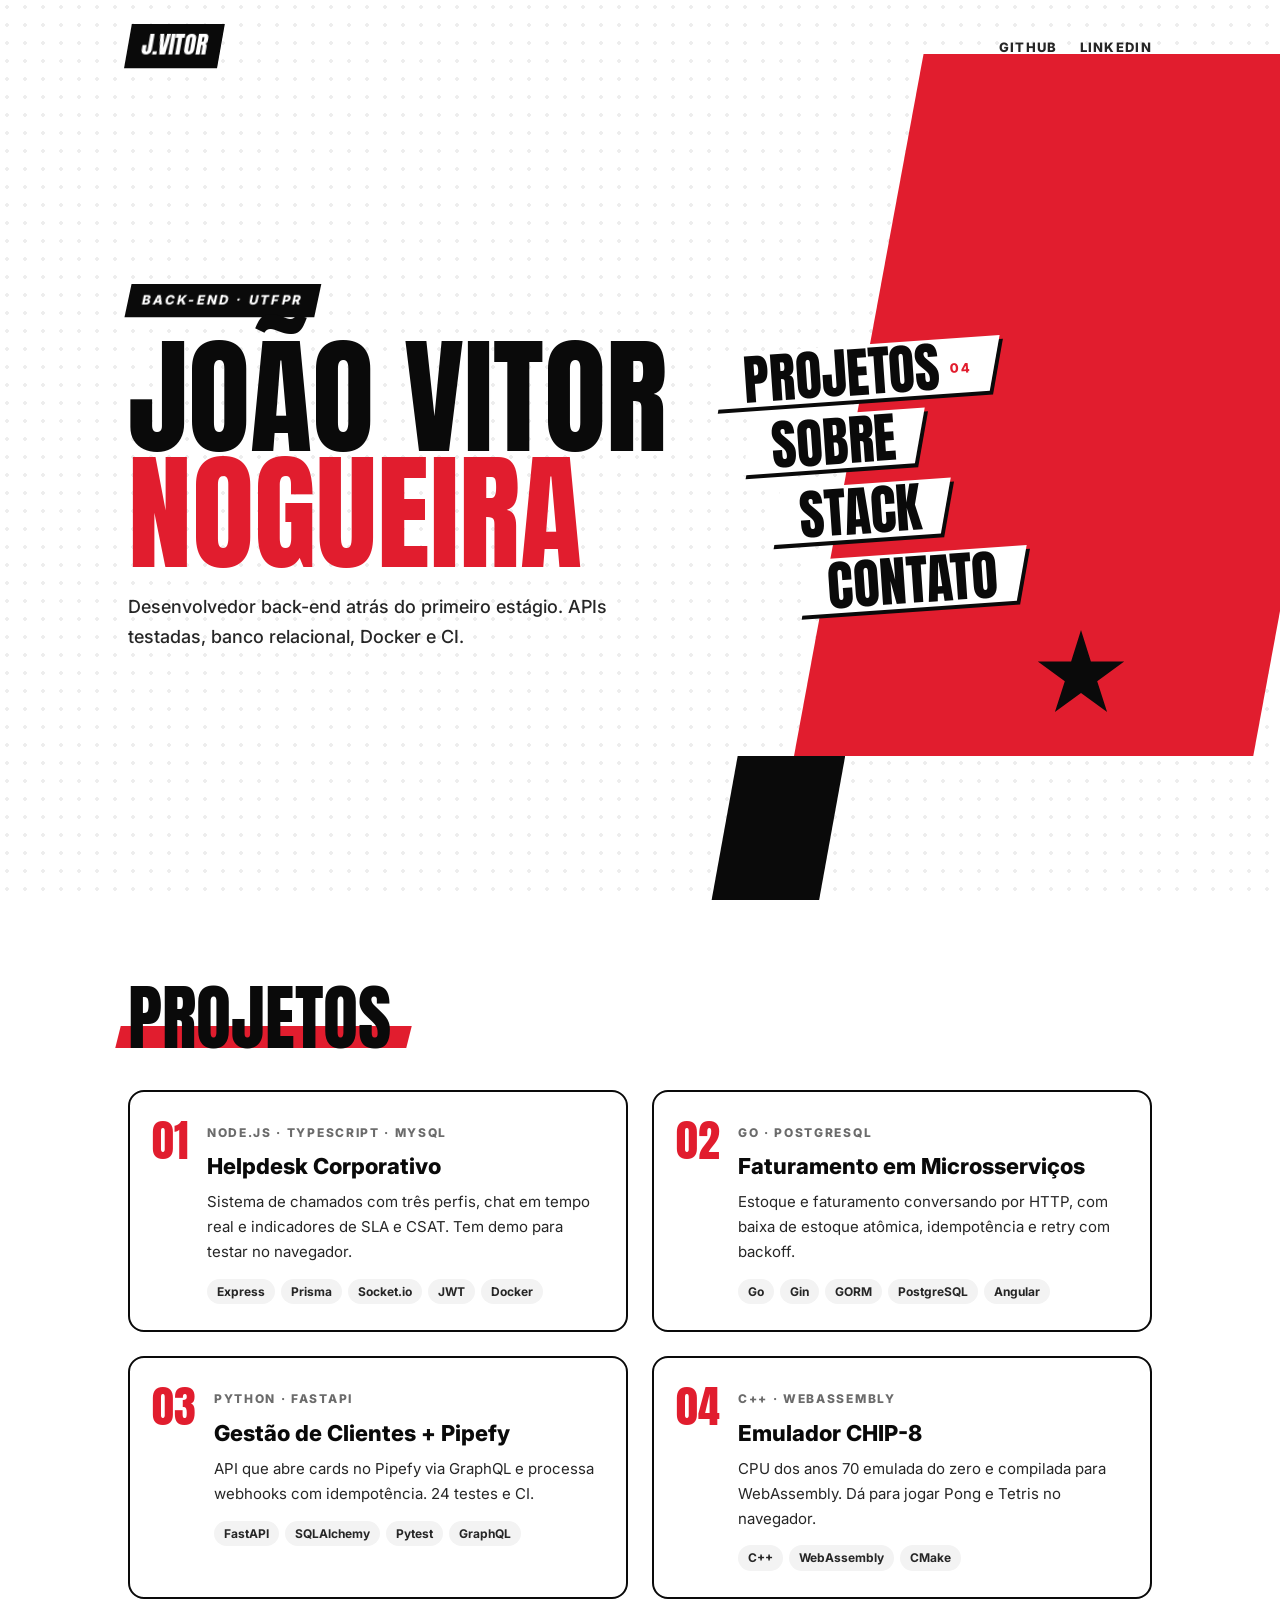
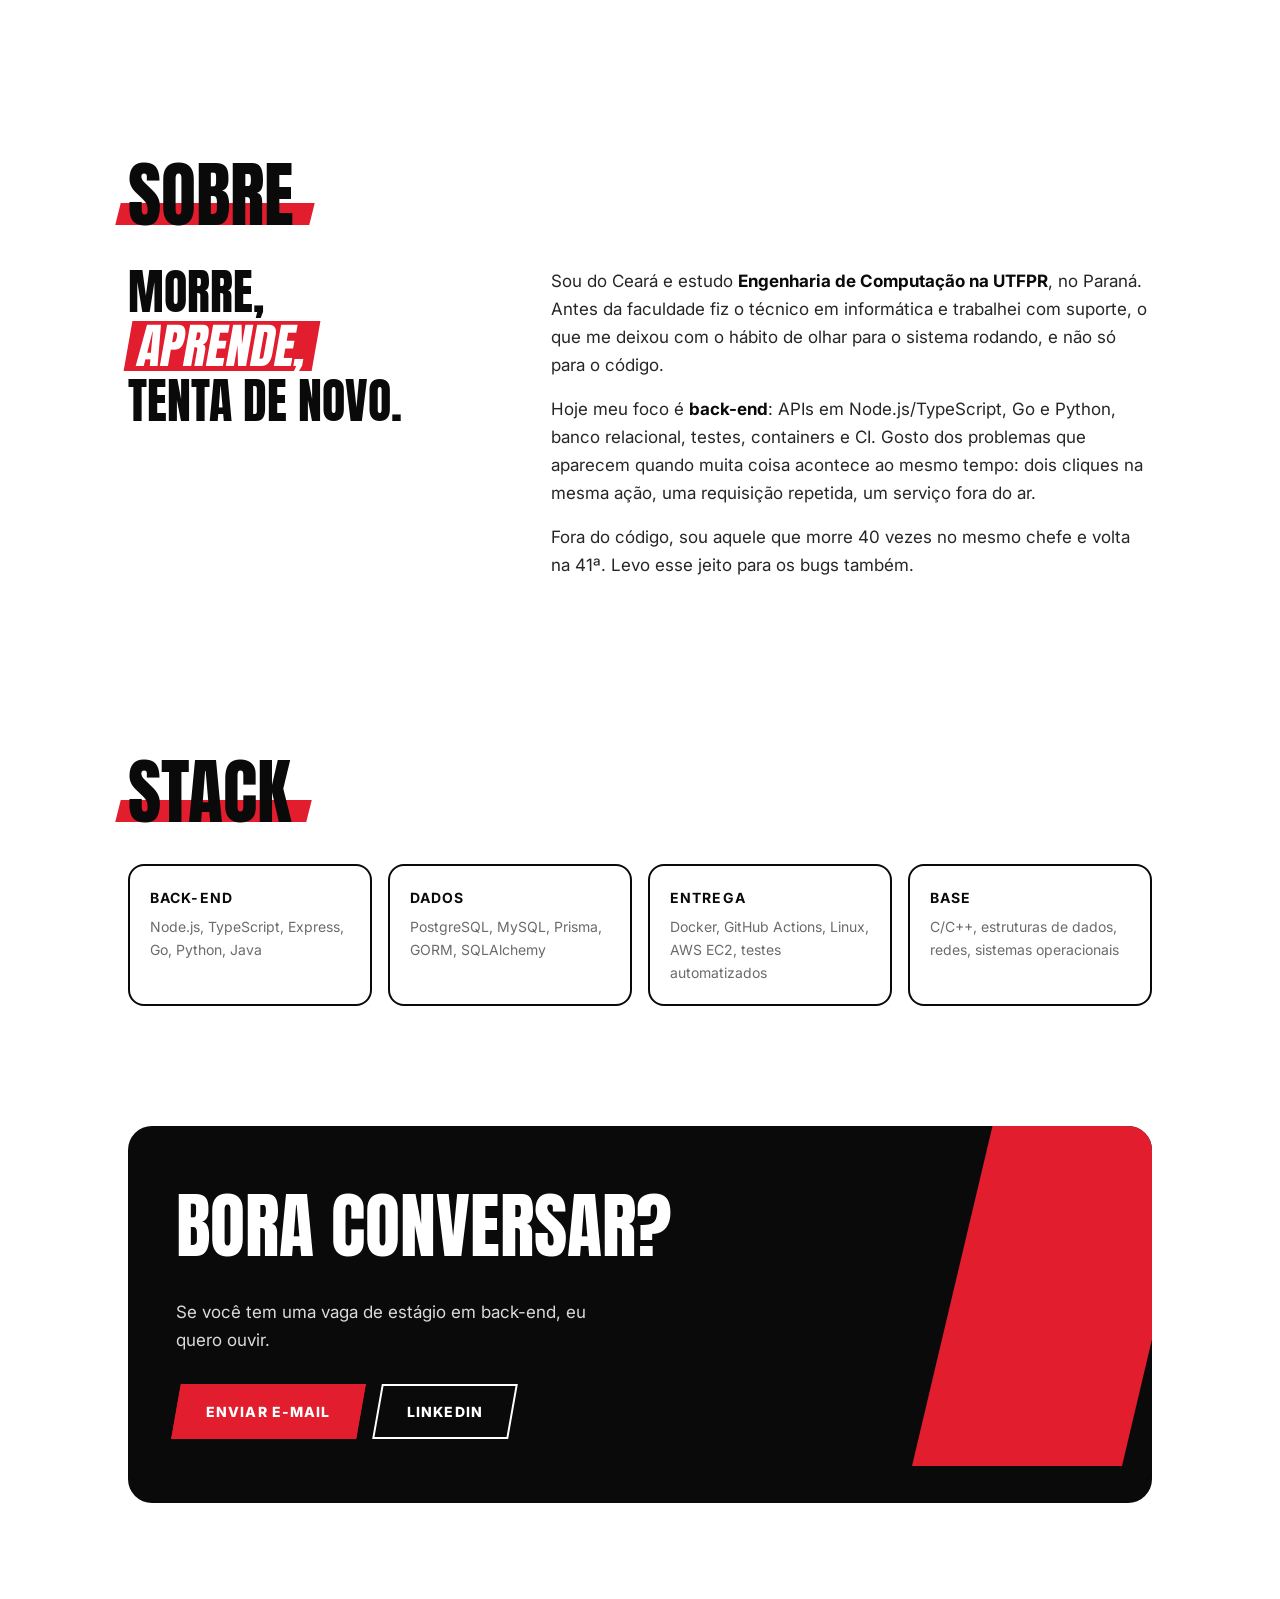
==== novo/index.html @ e8505057 "Prévia do novo visual do portfólio" ====
<!DOCTYPE html><html lang="pt-BR"><head><meta charset="utf-8"><meta name="viewport" content="width=device-width, initial-scale=1">
<title>João Vitor — Desenvolvedor Back-end</title>
<meta name="robots" content="noindex">
<meta name="description" content="Portfólio de João Vitor Angelim Nogueira, estudante de Engenharia de Computação (UTFPR) com foco em back-end.">
<link rel="preconnect" href="https://fonts.googleapis.com"><link rel="preconnect" href="https://fonts.gstatic.com" crossorigin>
<link href="https://fonts.googleapis.com/css2?family=Anton&family=Inter:wght@400;500;600;700;800&display=swap" rel="stylesheet">
<style>
:root{color-scheme:light dark;--bg:#ffffff;--ink:#0a0a0a;--txt:#262626;--muted:#6b6b6b;--red:#e11d2e;--card:#ffffff;--soft:#f3f3f3;--inv:#ffffff;--dots:rgba(10,10,10,.07)}
@media (prefers-color-scheme:dark){:root{--bg:#0b0b0c;--ink:#fafafa;--txt:#e5e5e5;--muted:#a3a3a3;--red:#ff2d40;--card:#131314;--soft:#1b1b1d;--inv:#0b0b0c;--dots:rgba(255,255,255,.06)}}
*{box-sizing:border-box} html{scroll-behavior:smooth}
body{margin:0;background:var(--bg);color:var(--txt);font:16px/1.65 Inter,system-ui,sans-serif;overflow-x:hidden}
a{color:inherit;text-decoration:none}
.wrap{max-width:1080px;margin:0 auto;padding:0 28px;position:relative}

/* ---------- fundo que acompanha a rolagem ---------- */
.fundo{position:fixed;inset:0;z-index:-1;pointer-events:none;overflow:hidden}
.pontos{position:absolute;inset:-200px;background-image:radial-gradient(var(--dots) 1.6px,transparent 1.7px);background-size:18px 18px;will-change:transform}
.caco{position:absolute;will-change:transform}
.caco.c1{right:-8vw;top:6vh;width:46vw;height:78vh;background:var(--red);clip-path:polygon(22% 0,100% 0,78% 100%,0 100%)}
.caco.c2{right:34vw;top:84vh;width:14vw;height:44vh;background:var(--ink);clip-path:polygon(40% 0,100% 0,60% 100%,0 100%)}
.caco.c3{left:-6vw;top:120vh;width:30vw;height:60vh;background:var(--red);clip-path:polygon(0 10%,100% 0,85% 100%,0 90%);opacity:.9}
.caco.c4{right:-4vw;top:190vh;width:22vw;height:70vh;background:var(--ink);clip-path:polygon(30% 0,100% 0,70% 100%,0 100%);opacity:.9}
.caco.c5{left:8vw;top:260vh;width:10vw;height:40vh;background:var(--red);clip-path:polygon(50% 0,100% 0,50% 100%,0 100%)}
.estrela{position:absolute;width:90px;height:90px;background:var(--ink);clip-path:polygon(50% 0,61% 35%,98% 35%,68% 57%,79% 91%,50% 70%,21% 91%,32% 57%,2% 35%,39% 35%);will-change:transform}
.estrela.e1{right:12vw;top:70vh} .estrela.e2{left:4vw;top:180vh;width:60px;height:60px;background:var(--red)}

/* barra de progresso */
.progresso{position:fixed;top:0;left:0;height:6px;width:100%;background:var(--red);transform-origin:left;transform:scaleX(0);z-index:50}

/* ---------- topo ---------- */
nav{display:flex;justify-content:space-between;align-items:center;padding:24px 0}
.logo{font-family:Anton,sans-serif;font-size:24px;background:var(--ink);color:var(--inv);padding:2px 14px;transform:skew(-10deg);display:inline-block}
nav .links a{margin-left:22px;font-weight:800;font-size:13px;text-transform:uppercase;letter-spacing:.1em}
nav .links a:hover{color:var(--red)}

.hero{min-height:calc(100vh - 90px);display:grid;grid-template-columns:1.15fr .85fr;align-items:center;gap:20px;padding-bottom:40px}
.kicker{display:inline-block;background:var(--ink);color:var(--inv);font-weight:800;font-size:13px;letter-spacing:.18em;text-transform:uppercase;padding:6px 14px;transform:skew(-12deg)}
h1{font-family:Anton,sans-serif;font-weight:400;font-size:clamp(60px,10vw,132px);line-height:.9;text-transform:uppercase;color:var(--ink);margin:22px 0 22px}
h1 .l{display:block;opacity:0;transform:translateX(-40px) skew(-8deg);animation:entra .7s cubic-bezier(.2,.8,.2,1) forwards}
h1 .l:nth-child(2){animation-delay:.12s;color:var(--red)}
@keyframes entra{to{opacity:1;transform:none}}
.lead{max-width:500px;font-size:18px;font-weight:500;opacity:0;animation:entra .7s .3s forwards}

/* menu estilo jogo */
.menu{list-style:none;margin:0;padding:0;display:flex;flex-direction:column;gap:6px}
.menu li{opacity:0;animation:entra .5s forwards}
.menu li:nth-child(1){animation-delay:.35s;margin-left:0} .menu li:nth-child(2){animation-delay:.45s;margin-left:28px}
.menu li:nth-child(3){animation-delay:.55s;margin-left:56px} .menu li:nth-child(4){animation-delay:.65s;margin-left:84px}
.menu a{position:relative;display:inline-block;font-family:Anton,sans-serif;font-size:clamp(34px,4.4vw,54px);line-height:1.1;text-transform:uppercase;color:var(--ink);padding:2px 18px;transform:rotate(-4deg);transition:transform .18s,color .18s;isolation:isolate}
.menu a>span.papel{position:absolute;inset:4px -6px;background:var(--bg);transform:skew(-14deg);z-index:-3;box-shadow:4px 4px 0 var(--ink)}
.menu a::before{content:"";position:absolute;inset:4px -6px;background:var(--ink);transform:skew(-14deg) scaleX(0);transform-origin:left;transition:transform .2s cubic-bezier(.2,.8,.2,1);z-index:-1}
.menu a::after{content:"";position:absolute;inset:10px -14px 0 4px;background:var(--red);transform:skew(-14deg) scaleX(0);transform-origin:left;transition:transform .2s .04s cubic-bezier(.2,.8,.2,1);z-index:-2}
.menu a:hover,.menu a:focus-visible{color:var(--inv);transform:rotate(-4deg) translateX(14px) scale(1.06);outline:none}
.menu a:hover::before,.menu a:focus-visible::before,.menu a:hover::after,.menu a:focus-visible::after{transform:skew(-14deg) scaleX(1)}
.menu small{font-family:Inter,sans-serif;font-size:13px;font-weight:800;letter-spacing:.12em;vertical-align:middle;margin-left:10px;color:var(--red)}
.menu a:hover small{color:var(--inv)}

/* ---------- seções ---------- */
section{padding:80px 0}
h2{font-family:Anton,sans-serif;font-weight:400;font-size:clamp(46px,6vw,72px);line-height:1;text-transform:uppercase;color:var(--ink);margin:0 0 36px;display:inline-block;position:relative}
h2::after{content:"";position:absolute;left:-10px;right:-18px;bottom:6px;height:22px;background:var(--red);z-index:-1;transform:skew(-14deg) scaleX(0);transform-origin:left;transition:transform .6s cubic-bezier(.2,.8,.2,1)}
h2.visivel::after{transform:skew(-14deg) scaleX(1)}

.revelar{opacity:0;transform:translateY(40px) skewY(2deg);transition:opacity .6s,transform .6s cubic-bezier(.2,.8,.2,1);transition-delay:calc(var(--i,0) * 90ms)}
.revelar.visivel{opacity:1;transform:none}

.projs{display:grid;grid-template-columns:repeat(2,1fr);gap:24px}
.proj{position:relative;display:flex;gap:18px;background:var(--card);border:2px solid var(--ink);border-radius:16px;padding:26px 26px 26px 22px;overflow:hidden}
.proj::before{content:"";position:absolute;inset:0;background:var(--ink);clip-path:polygon(0 0,0 0,0 100%,0 100%);transition:clip-path .35s cubic-bezier(.2,.8,.2,1);z-index:0}
.proj>*{position:relative;z-index:1}
.proj:hover{transform:translate(-4px,-4px);box-shadow:8px 8px 0 var(--red)}
.proj.visivel{transition:opacity .6s,transform .18s,box-shadow .18s}
.proj:hover::before{clip-path:polygon(0 0,100% 0,100% 100%,0 100%)}
.proj:hover h3,.proj:hover p{color:var(--inv)} .proj:hover .meta{color:var(--red)}
.proj:hover .tags span{background:var(--red);color:#fff}
.num{font-family:Anton,sans-serif;font-size:44px;line-height:1;color:var(--red)}
.meta{font-size:12px;font-weight:800;letter-spacing:.14em;text-transform:uppercase;color:var(--muted)}
.proj h3{margin:4px 0 6px;font-size:22px;color:var(--ink);font-weight:800;transition:color .2s}
.proj p{margin:0 0 14px;font-size:15px;transition:color .2s}
.tags{display:flex;flex-wrap:wrap;gap:6px} .tags span{font-size:12px;font-weight:700;background:var(--soft);padding:3px 10px;border-radius:999px;transition:background .2s,color .2s}
.ir{position:absolute!important;right:22px;bottom:16px;font-size:26px;font-weight:800;color:var(--red);transform:translateX(-10px);opacity:0;transition:.2s}
.proj:hover .ir{transform:none;opacity:1}

.sobre{display:grid;grid-template-columns:1fr 1.6fr;gap:48px;align-items:start}
.sobre p{margin:0 0 16px;font-size:17px} strong{color:var(--ink)}
.citacao{font-family:Anton,sans-serif;font-size:clamp(34px,4vw,48px);line-height:1.05;text-transform:uppercase;color:var(--ink);position:sticky;top:60px}
.citacao span{display:inline-block;background:var(--red);color:#fff;padding:0 10px;transform:skew(-10deg);margin:4px 0}

.stack{display:grid;grid-template-columns:repeat(4,1fr);gap:16px}
.st{background:var(--card);border:2px solid var(--ink);border-radius:16px;padding:20px}
.st h4{margin:0 0 6px;color:var(--ink);text-transform:uppercase;font-size:14px;letter-spacing:.08em} .st p{margin:0;font-size:14px;color:var(--muted)}

.contato{background:var(--ink);color:var(--inv);border-radius:24px;padding:64px 48px;margin:40px 0 96px;position:relative;overflow:hidden}
.contato h2{color:var(--inv)} .contato p{max-width:460px;opacity:.85;margin:0 0 30px;font-size:17px}
.contato::after{content:"";position:absolute;right:-60px;top:-40px;width:300px;height:380px;background:var(--red);clip-path:polygon(30% 0,100% 0,70% 100%,0 100%)}
.acoes{display:flex;gap:16px;flex-wrap:wrap;position:relative;z-index:1}
.btn{display:inline-block;padding:14px 28px;font-weight:800;text-transform:uppercase;letter-spacing:.08em;font-size:14px;transform:skew(-10deg);border:2px solid var(--inv);transition:transform .15s,box-shadow .15s}
.btn>span{display:inline-block;transform:skew(10deg)}
.btn.p{background:var(--red);border-color:var(--red);color:#fff}
.btn:hover{transform:skew(-10deg) translate(-3px,-3px);box-shadow:6px 6px 0 var(--inv)}

@media(max-width:860px){
  .hero{grid-template-columns:1fr;min-height:auto;padding:30px 0 40px}
  .menu{margin-top:20px} .projs,.sobre{grid-template-columns:1fr} .stack{grid-template-columns:1fr 1fr}
  .citacao{position:static} .caco.c1{width:70vw;right:-30vw} nav .links{display:none}
}
@media (prefers-reduced-motion:reduce){*,*::before,*::after{animation:none!important;transition:none!important} h1 .l,.lead,.menu li,.revelar{opacity:1;transform:none}}
</style></head><body>

<div class="fundo" aria-hidden="true">
  <div class="pontos" data-vel="-0.15"></div>
  <div class="caco c1" data-vel="-0.35"></div>
  <div class="caco c2" data-vel="-0.6"></div>
  <div class="caco c3" data-vel="-0.45"></div>
  <div class="caco c4" data-vel="-0.7"></div>
  <div class="caco c5" data-vel="-0.9"></div>
  <div class="estrela e1" data-vel="-0.5" data-giro="0.08"></div>
  <div class="estrela e2" data-vel="-0.8" data-giro="-0.12"></div>
</div>
<div class="progresso" id="progresso"></div>

<div class="wrap">
<nav><span class="logo">J.VITOR</span><div class="links"><a href="https://github.com/VitorAngN">GitHub</a><a href="https://www.linkedin.com/in/vitorangn/">LinkedIn</a></div></nav>

<header class="hero">
  <div>
    <span class="kicker">Back-end · UTFPR</span>
    <h1><span class="l">João Vitor</span><span class="l">Nogueira</span></h1>
    <p class="lead">Desenvolvedor back-end atrás do primeiro estágio. APIs testadas, banco relacional, Docker e CI.</p>
  </div>
  <ul class="menu">
    <li><a href="#projetos"><span class="papel"></span>Projetos<small>04</small></a></li>
    <li><a href="#sobre"><span class="papel"></span>Sobre</a></li>
    <li><a href="#stack"><span class="papel"></span>Stack</a></li>
    <li><a href="#contato"><span class="papel"></span>Contato</a></li>
  </ul>
</header>

<section id="projetos"><h2 class="titulo">Projetos</h2><div class="projs">
      <a class="proj revelar" href="https://vitorangn.github.io/helpdesk-system/" style="--i:0">
        <span class="num">01</span>
        <div class="corpo"><span class="meta">Node.js · TypeScript · MySQL</span><h3>Helpdesk Corporativo</h3><p>Sistema de chamados com três perfis, chat em tempo real e indicadores de SLA e CSAT. Tem demo para testar no navegador.</p>
        <div class="tags"><span>Express</span><span>Prisma</span><span>Socket.io</span><span>JWT</span><span>Docker</span></div></div>
        <span class="ir">→</span>
      </a>
      <a class="proj revelar" href="https://vitorangn.github.io/invoice-microservices-go/" style="--i:1">
        <span class="num">02</span>
        <div class="corpo"><span class="meta">Go · PostgreSQL</span><h3>Faturamento em Microsserviços</h3><p>Estoque e faturamento conversando por HTTP, com baixa de estoque atômica, idempotência e retry com backoff.</p>
        <div class="tags"><span>Go</span><span>Gin</span><span>GORM</span><span>PostgreSQL</span><span>Angular</span></div></div>
        <span class="ir">→</span>
      </a>
      <a class="proj revelar" href="https://vitorangn.github.io/mundo-invest-backend-pipefy/" style="--i:2">
        <span class="num">03</span>
        <div class="corpo"><span class="meta">Python · FastAPI</span><h3>Gestão de Clientes + Pipefy</h3><p>API que abre cards no Pipefy via GraphQL e processa webhooks com idempotência. 24 testes e CI.</p>
        <div class="tags"><span>FastAPI</span><span>SQLAlchemy</span><span>Pytest</span><span>GraphQL</span></div></div>
        <span class="ir">→</span>
      </a>
      <a class="proj revelar" href="https://vitorangn.github.io/oldCPUEmulator/" style="--i:3">
        <span class="num">04</span>
        <div class="corpo"><span class="meta">C++ · WebAssembly</span><h3>Emulador CHIP-8</h3><p>CPU dos anos 70 emulada do zero e compilada para WebAssembly. Dá para jogar Pong e Tetris no navegador.</p>
        <div class="tags"><span>C++</span><span>WebAssembly</span><span>CMake</span></div></div>
        <span class="ir">→</span>
      </a></div></section>
<section id="sobre"><h2 class="titulo">Sobre</h2><div class="sobre"><div class="citacao revelar">Morre,<br><span>aprende,</span><br>tenta de novo.</div><div class="revelar" style="--i:1"><p>Sou do Ceará e estudo <strong>Engenharia de Computação na UTFPR</strong>, no Paraná. Antes da faculdade fiz o técnico em informática e trabalhei com suporte, o que me deixou com o hábito de olhar para o sistema rodando, e não só para o código.</p><p>Hoje meu foco é <strong>back-end</strong>: APIs em Node.js/TypeScript, Go e Python, banco relacional, testes, containers e CI. Gosto dos problemas que aparecem quando muita coisa acontece ao mesmo tempo: dois cliques na mesma ação, uma requisição repetida, um serviço fora do ar.</p><p>Fora do código, sou aquele que morre 40 vezes no mesmo chefe e volta na 41ª. Levo esse jeito para os bugs também.</p></div></div></section>
<section id="stack"><h2 class="titulo">Stack</h2><div class="stack"><div class="st revelar" style="--i:0"><h4>Back-end</h4><p>Node.js, TypeScript, Express, Go, Python, Java</p></div><div class="st revelar" style="--i:1"><h4>Dados</h4><p>PostgreSQL, MySQL, Prisma, GORM, SQLAlchemy</p></div><div class="st revelar" style="--i:2"><h4>Entrega</h4><p>Docker, GitHub Actions, Linux, AWS EC2, testes automatizados</p></div><div class="st revelar" style="--i:3"><h4>Base</h4><p>C/C++, estruturas de dados, redes, sistemas operacionais</p></div></div></section>
<div class="contato revelar" id="contato"><h2 class="titulo visivel">Bora conversar?</h2><p>Se você tem uma vaga de estágio em back-end, eu quero ouvir.</p>
<div class="acoes"><a class="btn p" href="mailto:victornogueira1130@gmail.com"><span>Enviar e-mail</span></a><a class="btn" href="https://www.linkedin.com/in/vitorangn/"><span>LinkedIn</span></a></div></div>
</div>

<script>
  // Fundo em camadas: cada peça desce numa velocidade diferente (parallax) e a barra mostra o progresso.
  const pecas = [...document.querySelectorAll('[data-vel]')];
  const barra = document.getElementById('progresso');
  const reduzir = matchMedia('(prefers-reduced-motion: reduce)').matches;
  let pendente = false;
  function atualizar() {
    const y = scrollY;
    const max = document.documentElement.scrollHeight - innerHeight;
    barra.style.transform = `scaleX(${max > 0 ? y / max : 0})`;
    if (!reduzir) pecas.forEach((p) => {
      const giro = p.dataset.giro ? ` rotate(${y * p.dataset.giro}deg)` : '';
      p.style.transform = `translate3d(0, ${y * p.dataset.vel}px, 0)${giro}`;
    });
    pendente = false;
  }
  addEventListener('scroll', () => { if (!pendente) { pendente = true; requestAnimationFrame(atualizar); } }, { passive: true });
  atualizar();

  // Elementos entram quando aparecem na tela.
  const obs = new IntersectionObserver((itens) => itens.forEach((e) => {
    if (e.isIntersecting) { e.target.classList.add('visivel'); obs.unobserve(e.target); }
  }), { threshold: 0.15 });
  document.querySelectorAll('.revelar, .titulo').forEach((el) => obs.observe(el));
</script>
</body></html>
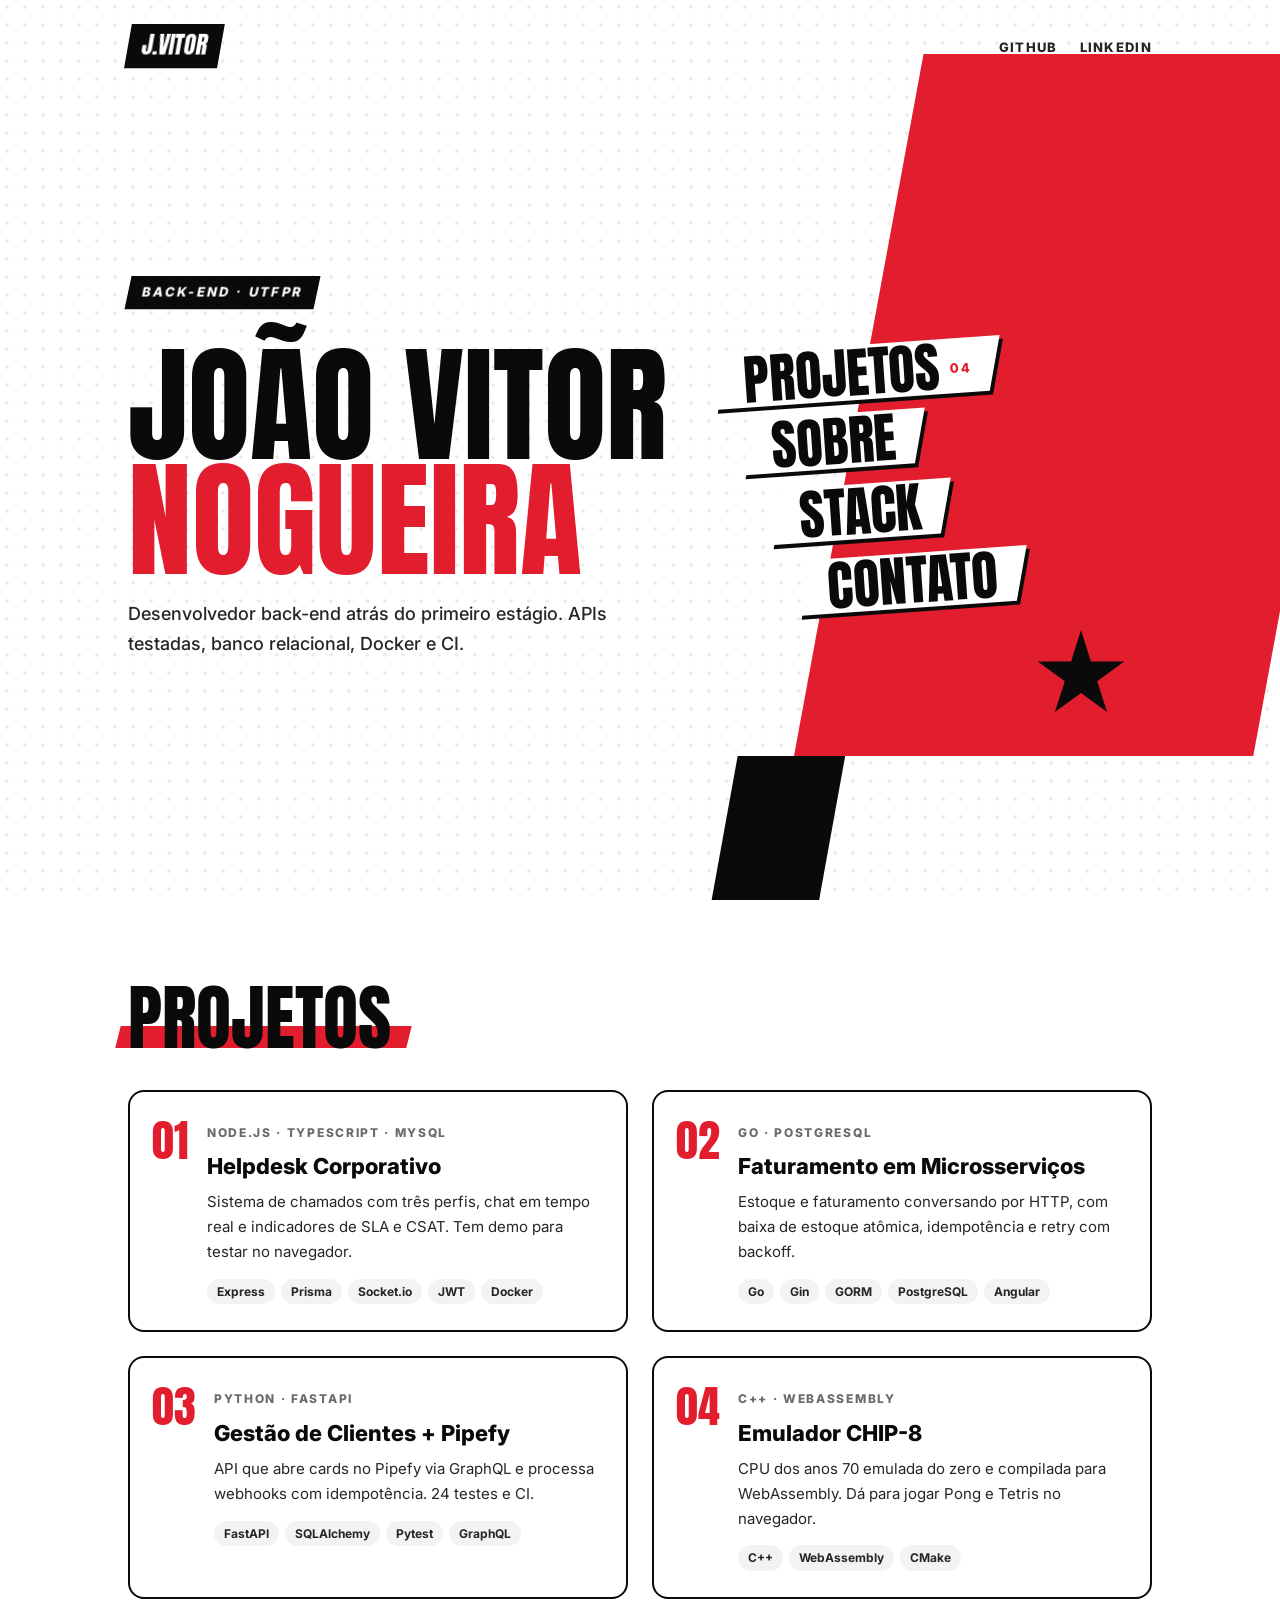
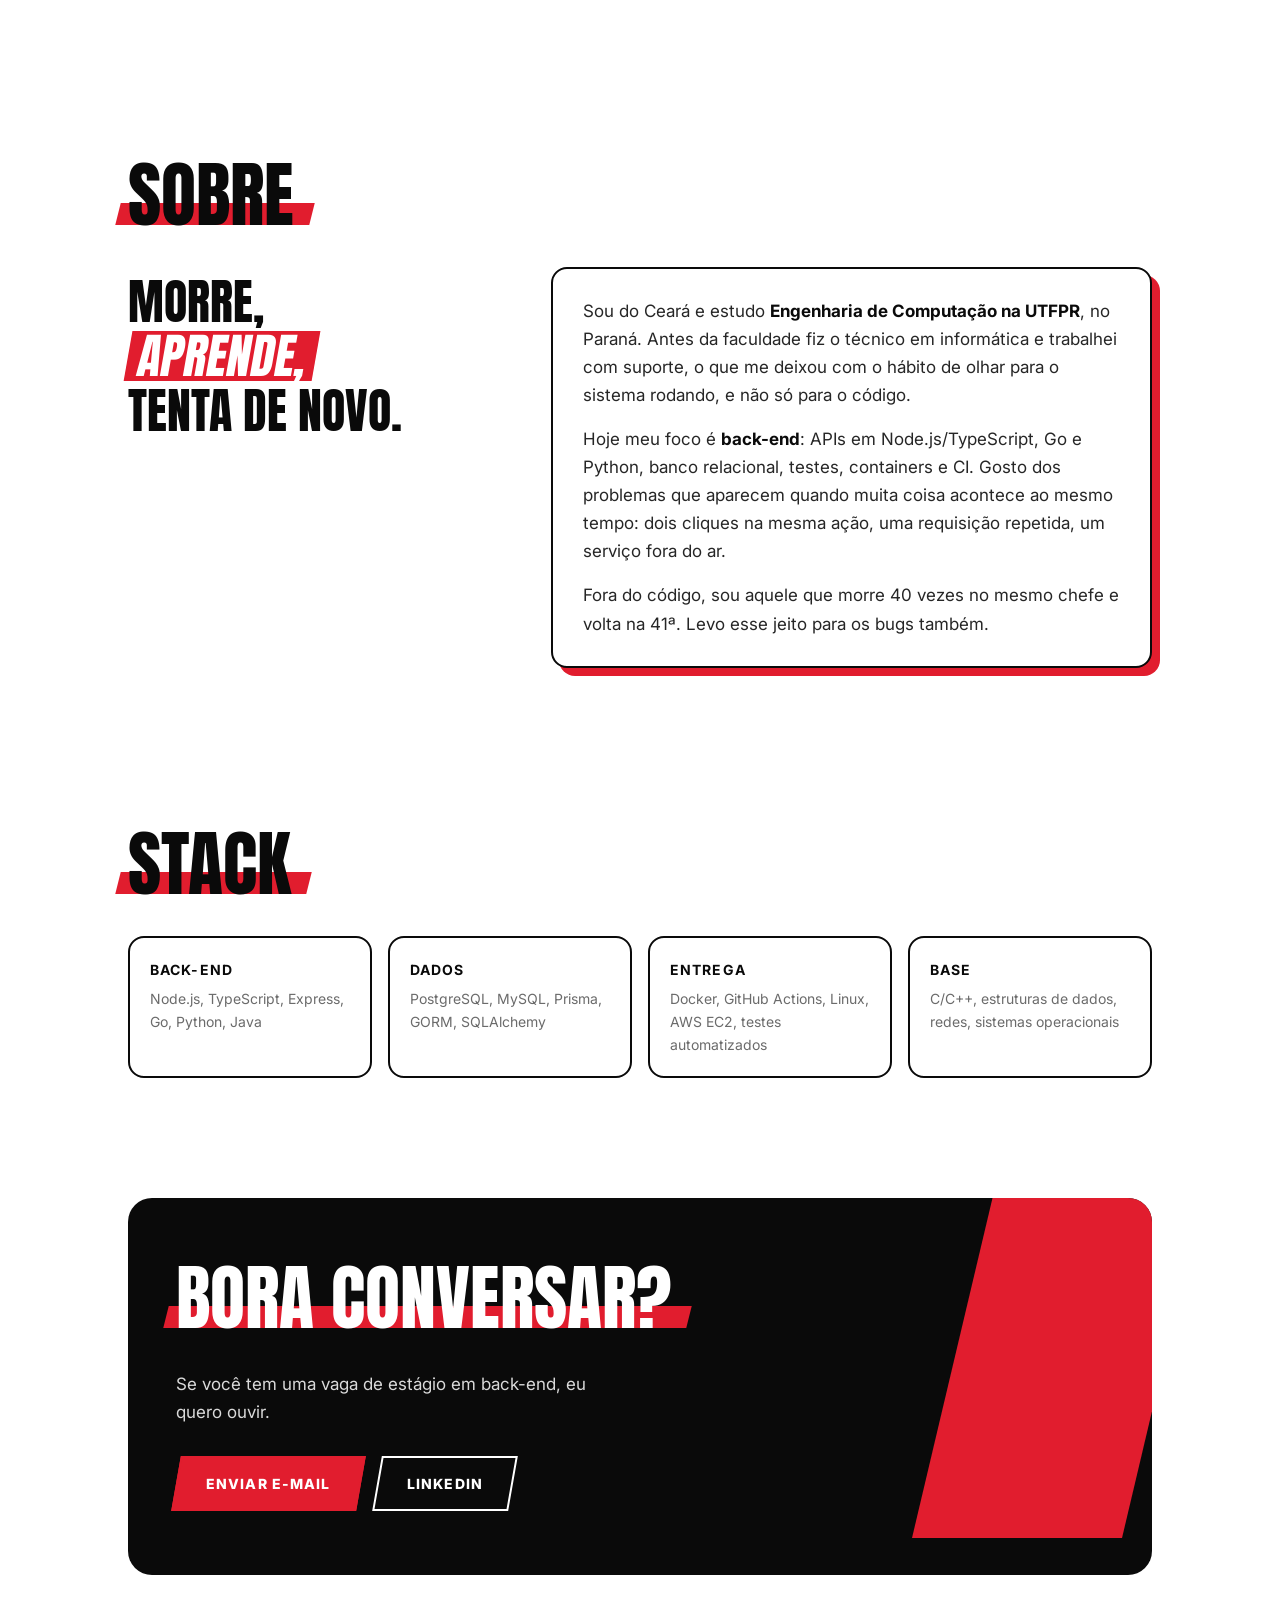
==== commit d496b69e: "Prévia: corrige sobreposições no celular e no contato" ====
--- a/novo/index.html
+++ b/novo/index.html
@@ -35,7 +35,7 @@
 
 .hero{min-height:calc(100vh - 90px);display:grid;grid-template-columns:1.15fr .85fr;align-items:center;gap:20px;padding-bottom:40px}
 .kicker{display:inline-block;background:var(--ink);color:var(--inv);font-weight:800;font-size:13px;letter-spacing:.18em;text-transform:uppercase;padding:6px 14px;transform:skew(-12deg)}
-h1{font-family:Anton,sans-serif;font-weight:400;font-size:clamp(60px,10vw,132px);line-height:.9;text-transform:uppercase;color:var(--ink);margin:22px 0 22px}
+h1{font-family:Anton,sans-serif;font-weight:400;font-size:clamp(60px,10vw,132px);line-height:.9;text-transform:uppercase;color:var(--ink);margin:22px 0 22px;padding-top:.12em}
 h1 .l{display:block;opacity:0;transform:translateX(-40px) skew(-8deg);animation:entra .7s cubic-bezier(.2,.8,.2,1) forwards}
 h1 .l:nth-child(2){animation-delay:.12s;color:var(--red)}
 @keyframes entra{to{opacity:1;transform:none}}
@@ -82,8 +82,9 @@
 .proj:hover .ir{transform:none;opacity:1}
 
 .sobre{display:grid;grid-template-columns:1fr 1.6fr;gap:48px;align-items:start}
-.sobre p{margin:0 0 16px;font-size:17px} strong{color:var(--ink)}
-.citacao{font-family:Anton,sans-serif;font-size:clamp(34px,4vw,48px);line-height:1.05;text-transform:uppercase;color:var(--ink);position:sticky;top:60px}
+.texto{background:var(--card);border:2px solid var(--ink);border-radius:16px;padding:28px 30px;box-shadow:8px 8px 0 var(--red)}
+.sobre p{margin:0 0 16px;font-size:17px} .sobre p:last-child{margin:0} strong{color:var(--ink)}
+.citacao{padding:10px 0;font-family:Anton,sans-serif;font-size:clamp(34px,4vw,48px);line-height:1.05;text-transform:uppercase;color:var(--ink);position:sticky;top:60px}
 .citacao span{display:inline-block;background:var(--red);color:#fff;padding:0 10px;transform:skew(-10deg);margin:4px 0}
 
 .stack{display:grid;grid-template-columns:repeat(4,1fr);gap:16px}
@@ -91,6 +92,7 @@
 .st h4{margin:0 0 6px;color:var(--ink);text-transform:uppercase;font-size:14px;letter-spacing:.08em} .st p{margin:0;font-size:14px;color:var(--muted)}
 
 .contato{background:var(--ink);color:var(--inv);border-radius:24px;padding:64px 48px;margin:40px 0 96px;position:relative;overflow:hidden}
+.contato>*{position:relative;z-index:1}
 .contato h2{color:var(--inv)} .contato p{max-width:460px;opacity:.85;margin:0 0 30px;font-size:17px}
 .contato::after{content:"";position:absolute;right:-60px;top:-40px;width:300px;height:380px;background:var(--red);clip-path:polygon(30% 0,100% 0,70% 100%,0 100%)}
 .acoes{display:flex;gap:16px;flex-wrap:wrap;position:relative;z-index:1}
@@ -102,7 +104,13 @@
 @media(max-width:860px){
   .hero{grid-template-columns:1fr;min-height:auto;padding:30px 0 40px}
   .menu{margin-top:20px} .projs,.sobre{grid-template-columns:1fr} .stack{grid-template-columns:1fr 1fr}
-  .citacao{position:static} .caco.c1{width:70vw;right:-30vw} nav .links{display:none}
+  .citacao{position:static} nav .links{display:none}
+  .caco{width:16vw!important;opacity:1}
+  .caco.c1{right:-6vw;left:auto;top:4vh;height:60vh} .caco.c2{right:-4vw;left:auto;top:90vh}
+  .caco.c3{left:-8vw;right:auto} .caco.c4{right:-6vw;left:auto} .caco.c5{left:-6vw}
+  .estrela{display:none} .lead{background:var(--bg)}
+  .contato{padding:44px 26px} .contato::after{width:120px;height:260px;right:-50px}
+  .menu a{font-size:34px}
 }
 @media (prefers-reduced-motion:reduce){*,*::before,*::after{animation:none!important;transition:none!important} h1 .l,.lead,.menu li,.revelar{opacity:1;transform:none}}
 </style></head><body>
@@ -161,7 +169,7 @@
         <div class="tags"><span>C++</span><span>WebAssembly</span><span>CMake</span></div></div>
         <span class="ir">→</span>
       </a></div></section>
-<section id="sobre"><h2 class="titulo">Sobre</h2><div class="sobre"><div class="citacao revelar">Morre,<br><span>aprende,</span><br>tenta de novo.</div><div class="revelar" style="--i:1"><p>Sou do Ceará e estudo <strong>Engenharia de Computação na UTFPR</strong>, no Paraná. Antes da faculdade fiz o técnico em informática e trabalhei com suporte, o que me deixou com o hábito de olhar para o sistema rodando, e não só para o código.</p><p>Hoje meu foco é <strong>back-end</strong>: APIs em Node.js/TypeScript, Go e Python, banco relacional, testes, containers e CI. Gosto dos problemas que aparecem quando muita coisa acontece ao mesmo tempo: dois cliques na mesma ação, uma requisição repetida, um serviço fora do ar.</p><p>Fora do código, sou aquele que morre 40 vezes no mesmo chefe e volta na 41ª. Levo esse jeito para os bugs também.</p></div></div></section>
+<section id="sobre"><h2 class="titulo">Sobre</h2><div class="sobre"><div class="citacao revelar">Morre,<br><span>aprende,</span><br>tenta de novo.</div><div class="texto revelar" style="--i:1"><p>Sou do Ceará e estudo <strong>Engenharia de Computação na UTFPR</strong>, no Paraná. Antes da faculdade fiz o técnico em informática e trabalhei com suporte, o que me deixou com o hábito de olhar para o sistema rodando, e não só para o código.</p><p>Hoje meu foco é <strong>back-end</strong>: APIs em Node.js/TypeScript, Go e Python, banco relacional, testes, containers e CI. Gosto dos problemas que aparecem quando muita coisa acontece ao mesmo tempo: dois cliques na mesma ação, uma requisição repetida, um serviço fora do ar.</p><p>Fora do código, sou aquele que morre 40 vezes no mesmo chefe e volta na 41ª. Levo esse jeito para os bugs também.</p></div></div></section>
 <section id="stack"><h2 class="titulo">Stack</h2><div class="stack"><div class="st revelar" style="--i:0"><h4>Back-end</h4><p>Node.js, TypeScript, Express, Go, Python, Java</p></div><div class="st revelar" style="--i:1"><h4>Dados</h4><p>PostgreSQL, MySQL, Prisma, GORM, SQLAlchemy</p></div><div class="st revelar" style="--i:2"><h4>Entrega</h4><p>Docker, GitHub Actions, Linux, AWS EC2, testes automatizados</p></div><div class="st revelar" style="--i:3"><h4>Base</h4><p>C/C++, estruturas de dados, redes, sistemas operacionais</p></div></div></section>
 <div class="contato revelar" id="contato"><h2 class="titulo visivel">Bora conversar?</h2><p>Se você tem uma vaga de estágio em back-end, eu quero ouvir.</p>
 <div class="acoes"><a class="btn p" href="mailto:victornogueira1130@gmail.com"><span>Enviar e-mail</span></a><a class="btn" href="https://www.linkedin.com/in/vitorangn/"><span>LinkedIn</span></a></div></div>
